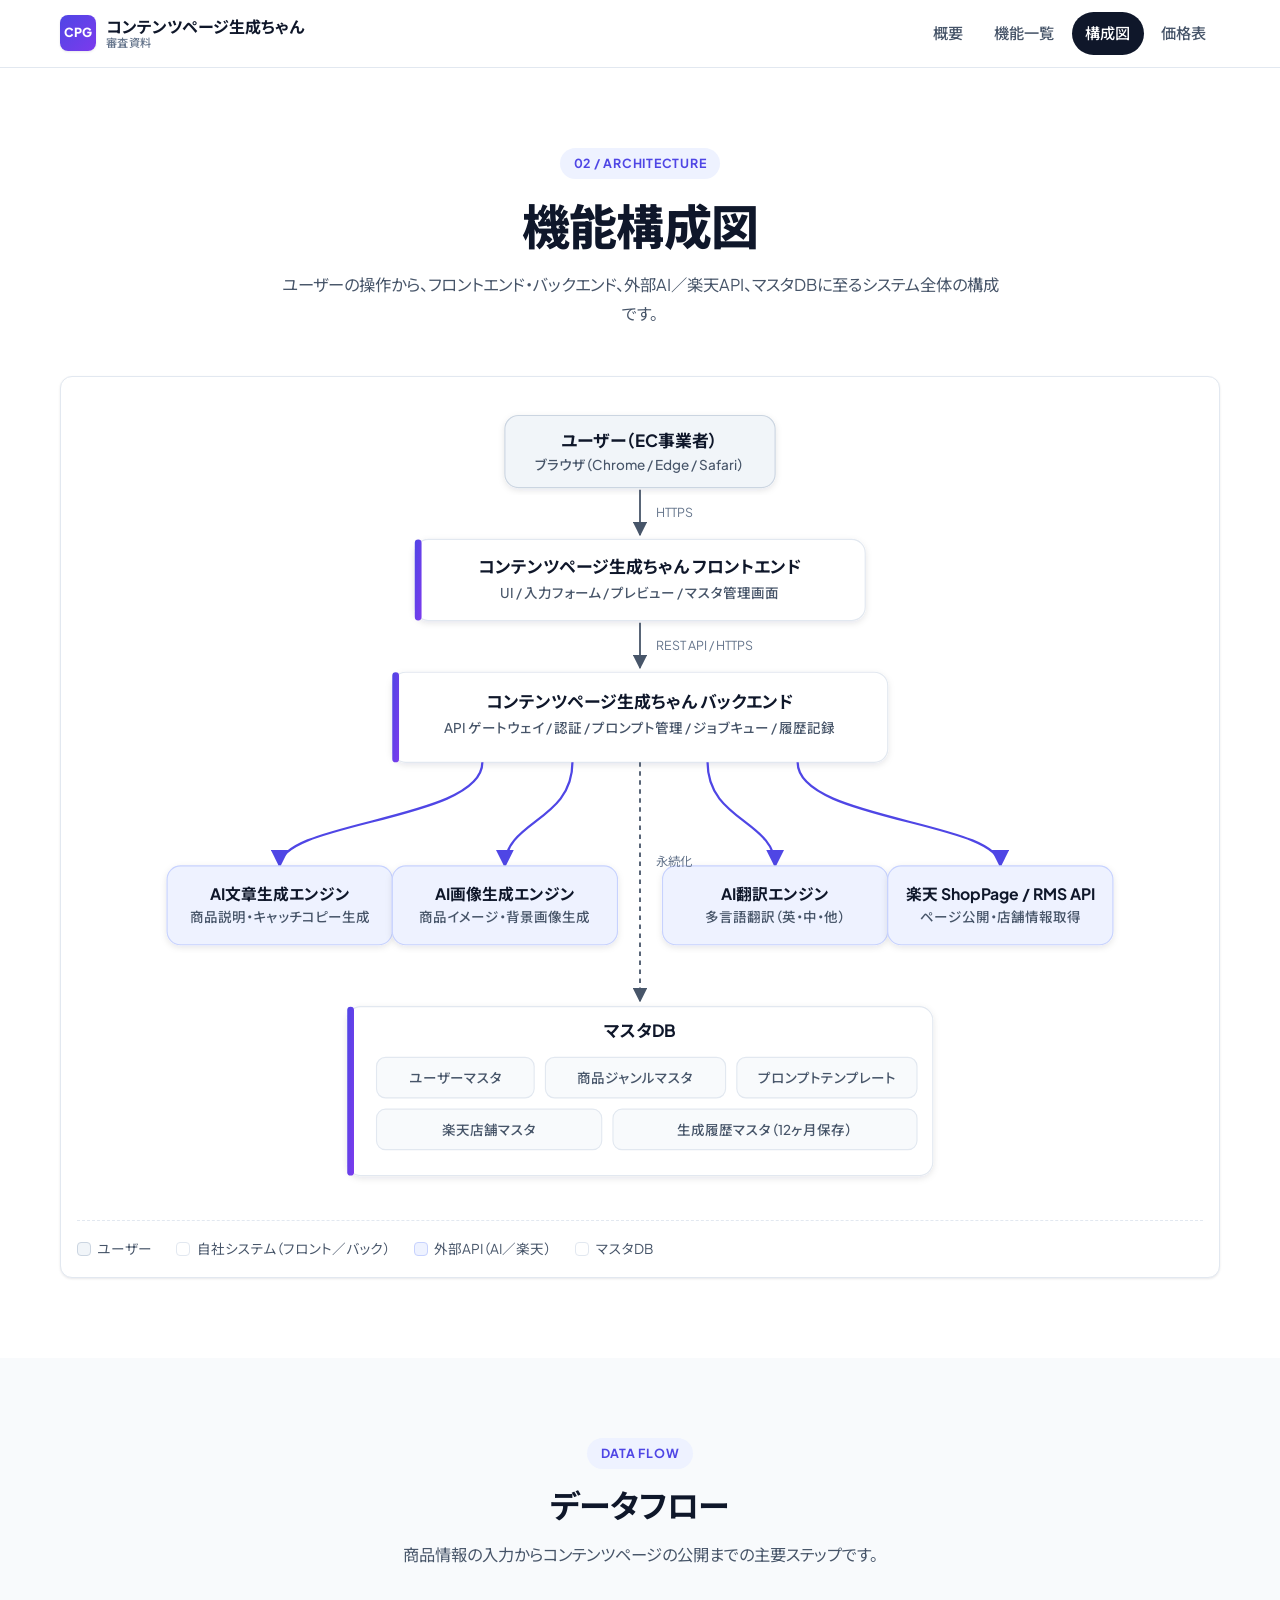
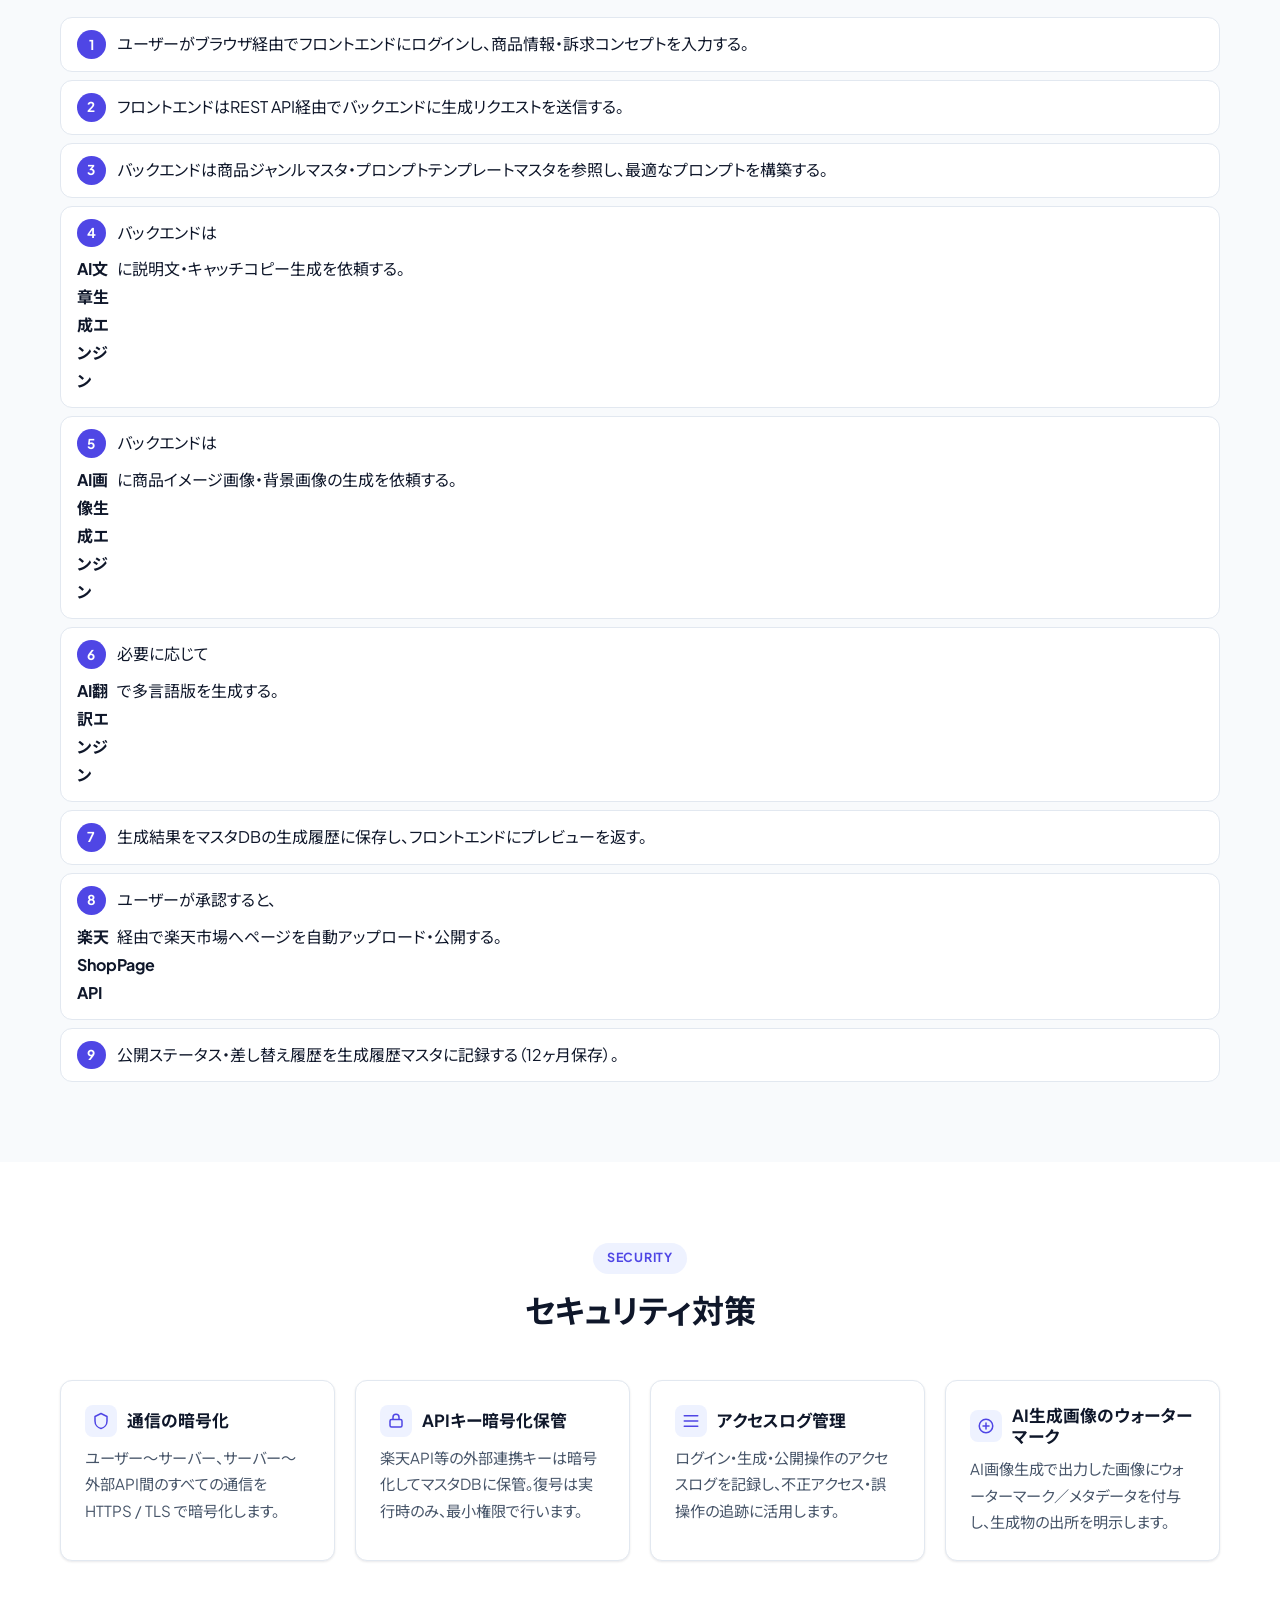
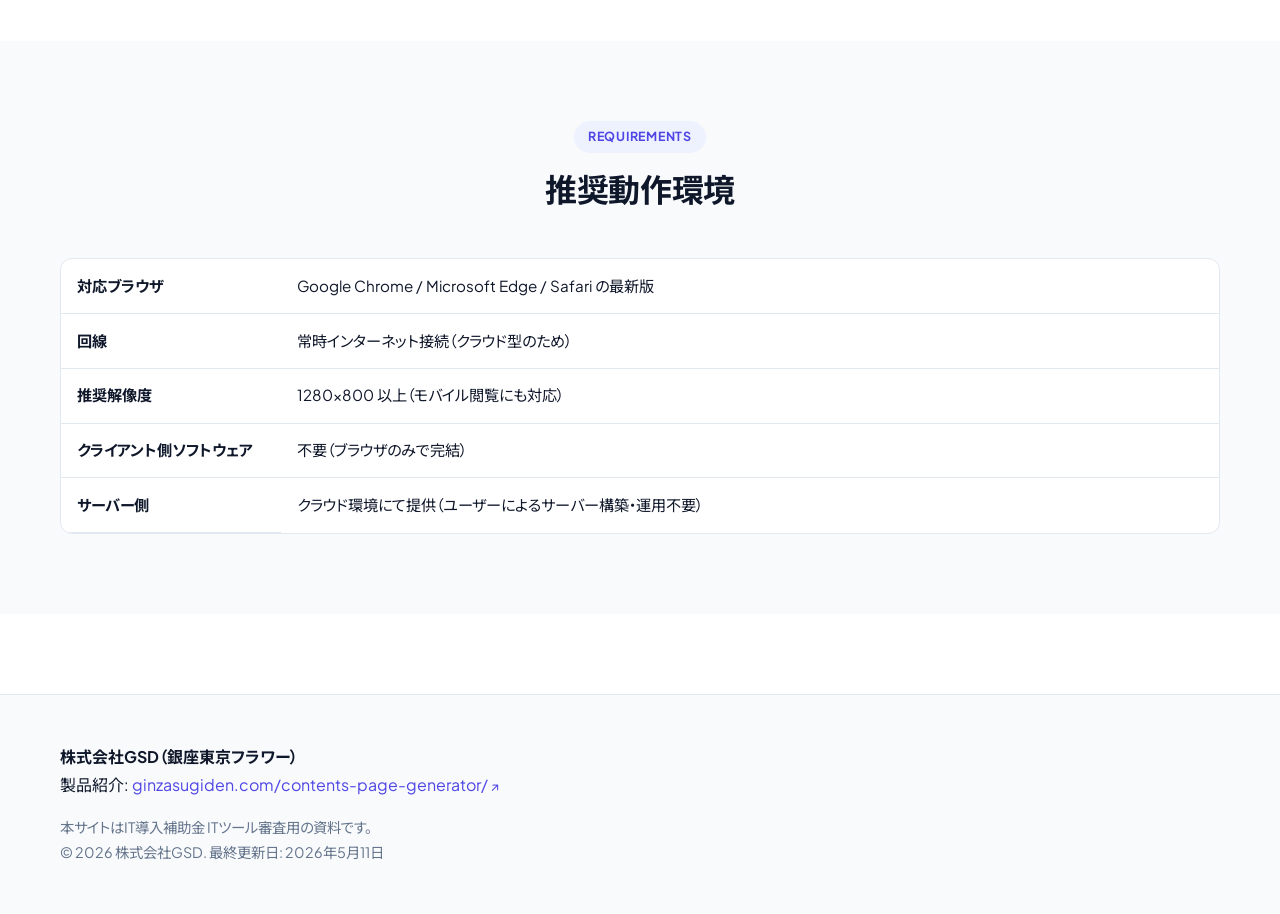
==== architecture.html @ 06148b29 "Initial commit: 審査用ドキュメントサイト" ====
<!DOCTYPE html>
<html lang="ja">
<head>
<meta charset="UTF-8">
<meta name="viewport" content="width=device-width, initial-scale=1.0">
<meta name="robots" content="noindex">
<meta name="description" content="コンテンツページ生成ちゃんの機能構成図。ユーザー〜フロントエンド〜バックエンド〜外部AI／楽天API〜マスタDBの全体構成、データフロー、セキュリティ対策を掲載。">
<title>機能構成図｜コンテンツページ生成ちゃん 審査用ドキュメント</title>
<link rel="stylesheet" href="./assets/css/style.css">
</head>
<body>

<header class="site-header">
  <div class="container header-inner">
    <a href="./index.html" class="site-logo">
      <span class="logo-mark">CPG</span>
      <span class="logo-text">コンテンツページ生成ちゃん<small>審査資料</small></span>
    </a>
    <nav class="site-nav" aria-label="主要ナビゲーション">
      <a href="./index.html">概要</a>
      <a href="./features.html">機能一覧</a>
      <a href="./architecture.html" aria-current="page">構成図</a>
      <a href="./pricing.html">価格表</a>
    </nav>
  </div>
</header>

<main>

  <section class="section">
    <div class="container">
      <div class="section-head">
        <span class="section-eyebrow">02 / ARCHITECTURE</span>
        <h1 class="section-title">機能構成図</h1>
        <p class="section-lead">ユーザーの操作から、フロントエンド・バックエンド、外部AI／楽天API、マスタDBに至るシステム全体の構成です。</p>
      </div>

      <figure class="arch-figure fade-in">
        <svg viewBox="0 0 1000 720" role="img" aria-label="システム機能構成図" xmlns="http://www.w3.org/2000/svg">
          <defs>
            <linearGradient id="gradAccent" x1="0" x2="1" y1="0" y2="1">
              <stop offset="0%" stop-color="#4F46E5"/>
              <stop offset="100%" stop-color="#7C3AED"/>
            </linearGradient>
            <marker id="arrow" viewBox="0 0 10 10" refX="9" refY="5" markerWidth="8" markerHeight="8" orient="auto-start-reverse">
              <path d="M0,0 L10,5 L0,10 z" fill="#475569"/>
            </marker>
            <marker id="arrow-accent" viewBox="0 0 10 10" refX="9" refY="5" markerWidth="8" markerHeight="8" orient="auto-start-reverse">
              <path d="M0,0 L10,5 L0,10 z" fill="#4F46E5"/>
            </marker>
            <filter id="shadow" x="-10%" y="-10%" width="120%" height="120%">
              <feDropShadow dx="0" dy="2" stdDeviation="3" flood-color="#0F172A" flood-opacity="0.10"/>
            </filter>
          </defs>

          <style>
            .lbl { font-family: 'Plus Jakarta Sans','Noto Sans JP',sans-serif; font-weight: 700; fill: #0F172A; }
            .lbl-sub { font-family: 'Plus Jakarta Sans','Noto Sans JP',sans-serif; font-weight: 500; fill: #475569; font-size: 12px; }
            .lbl-white { fill: #ffffff; font-family: 'Plus Jakarta Sans','Noto Sans JP',sans-serif; font-weight: 700; }
            .edge { stroke: #475569; stroke-width: 1.6; fill: none; }
            .edge-accent { stroke: #4F46E5; stroke-width: 2; fill: none; }
            .edge-label { font-family: 'Plus Jakarta Sans','Noto Sans JP',sans-serif; font-size: 11px; fill: #64748B; }
            .bg-user { fill: #F1F5F9; stroke: #CBD5E1; }
            .bg-front { fill: #ffffff; stroke: #E2E8F0; }
            .bg-back { fill: #ffffff; stroke: #E2E8F0; }
            .bg-ext { fill: #EEF2FF; stroke: #C7D2FE; }
            .bg-db { fill: #ffffff; stroke: #E2E8F0; }
          </style>

          <!-- (1) USER -->
          <g filter="url(#shadow)">
            <rect class="bg-user" x="380" y="20" width="240" height="64" rx="12"/>
          </g>
          <text x="500" y="48" class="lbl" font-size="15" text-anchor="middle">ユーザー（EC事業者）</text>
          <text x="500" y="68" class="lbl-sub" text-anchor="middle">ブラウザ（Chrome / Edge / Safari）</text>

          <!-- Arrow user → frontend -->
          <line class="edge" x1="500" y1="86" x2="500" y2="126" marker-end="url(#arrow)"/>
          <text x="514" y="110" class="edge-label">HTTPS</text>

          <!-- (2) FRONTEND -->
          <g filter="url(#shadow)">
            <rect class="bg-front" x="300" y="130" width="400" height="72" rx="12"/>
          </g>
          <rect x="300" y="130" width="6" height="72" rx="3" fill="url(#gradAccent)"/>
          <text x="500" y="160" class="lbl" font-size="15" text-anchor="middle">コンテンツページ生成ちゃん フロントエンド</text>
          <text x="500" y="182" class="lbl-sub" text-anchor="middle">UI / 入力フォーム / プレビュー / マスタ管理画面</text>

          <!-- Arrow frontend → backend -->
          <line class="edge" x1="500" y1="204" x2="500" y2="244" marker-end="url(#arrow)"/>
          <text x="514" y="228" class="edge-label">REST API / HTTPS</text>

          <!-- (3) BACKEND -->
          <g filter="url(#shadow)">
            <rect class="bg-back" x="280" y="248" width="440" height="80" rx="12"/>
          </g>
          <rect x="280" y="248" width="6" height="80" rx="3" fill="url(#gradAccent)"/>
          <text x="500" y="280" class="lbl" font-size="15" text-anchor="middle">コンテンツページ生成ちゃん バックエンド</text>
          <text x="500" y="302" class="lbl-sub" text-anchor="middle">API ゲートウェイ / 認証 / プロンプト管理 / ジョブキュー / 履歴記録</text>

          <!-- Edges to external services (fan-out) -->
          <!-- left column: AI text, AI image, AI translate -->
          <!-- backend bottom anchor y=328 -->
          <path class="edge-accent" d="M 360 328 C 360 380, 180 380, 180 420" marker-end="url(#arrow-accent)"/>
          <path class="edge-accent" d="M 440 328 C 440 380, 380 380, 380 420" marker-end="url(#arrow-accent)"/>
          <path class="edge-accent" d="M 560 328 C 560 380, 620 380, 620 420" marker-end="url(#arrow-accent)"/>
          <path class="edge-accent" d="M 640 328 C 640 380, 820 380, 820 420" marker-end="url(#arrow-accent)"/>

          <!-- (4) External services row -->
          <!-- AI 文章 -->
          <g filter="url(#shadow)">
            <rect class="bg-ext" x="80" y="420" width="200" height="70" rx="12"/>
          </g>
          <text x="180" y="450" class="lbl" font-size="14" text-anchor="middle">AI文章生成エンジン</text>
          <text x="180" y="470" class="lbl-sub" text-anchor="middle">商品説明・キャッチコピー生成</text>

          <!-- AI 画像 -->
          <g filter="url(#shadow)">
            <rect class="bg-ext" x="280" y="420" width="200" height="70" rx="12"/>
          </g>
          <text x="380" y="450" class="lbl" font-size="14" text-anchor="middle">AI画像生成エンジン</text>
          <text x="380" y="470" class="lbl-sub" text-anchor="middle">商品イメージ・背景画像生成</text>

          <!-- AI 翻訳 -->
          <g filter="url(#shadow)">
            <rect class="bg-ext" x="520" y="420" width="200" height="70" rx="12"/>
          </g>
          <text x="620" y="450" class="lbl" font-size="14" text-anchor="middle">AI翻訳エンジン</text>
          <text x="620" y="470" class="lbl-sub" text-anchor="middle">多言語翻訳（英・中・他）</text>

          <!-- 楽天 API -->
          <g filter="url(#shadow)">
            <rect class="bg-ext" x="720" y="420" width="200" height="70" rx="12"/>
          </g>
          <text x="820" y="450" class="lbl" font-size="14" text-anchor="middle">楽天 ShopPage / RMS API</text>
          <text x="820" y="470" class="lbl-sub" text-anchor="middle">ページ公開・店舗情報取得</text>

          <!-- Arrow backend → DB -->
          <line class="edge" x1="500" y1="328" x2="500" y2="540" stroke-dasharray="4 4" marker-end="url(#arrow)"/>
          <text x="514" y="420" class="edge-label">永続化</text>

          <!-- (5) MASTER DB -->
          <g filter="url(#shadow)">
            <rect class="bg-db" x="240" y="545" width="520" height="150" rx="12"/>
          </g>
          <rect x="240" y="545" width="6" height="150" rx="3" fill="url(#gradAccent)"/>
          <text x="500" y="572" class="lbl" font-size="15" text-anchor="middle">マスタDB</text>

          <!-- 5 master items in two rows -->
          <g class="lbl-sub" font-size="12">
            <rect x="266" y="590" width="140" height="36" rx="8" fill="#F8FAFC" stroke="#E2E8F0"/>
            <text x="336" y="613" text-anchor="middle">ユーザーマスタ</text>

            <rect x="416" y="590" width="160" height="36" rx="8" fill="#F8FAFC" stroke="#E2E8F0"/>
            <text x="496" y="613" text-anchor="middle">商品ジャンルマスタ</text>

            <rect x="586" y="590" width="160" height="36" rx="8" fill="#F8FAFC" stroke="#E2E8F0"/>
            <text x="666" y="613" text-anchor="middle">プロンプトテンプレート</text>

            <rect x="266" y="636" width="200" height="36" rx="8" fill="#F8FAFC" stroke="#E2E8F0"/>
            <text x="366" y="659" text-anchor="middle">楽天店舗マスタ</text>

            <rect x="476" y="636" width="270" height="36" rx="8" fill="#F8FAFC" stroke="#E2E8F0"/>
            <text x="611" y="659" text-anchor="middle">生成履歴マスタ（12ヶ月保存）</text>
          </g>
        </svg>

        <div class="arch-legend">
          <span><i style="background:#F1F5F9; border:1px solid #CBD5E1;"></i>ユーザー</span>
          <span><i style="background:#fff; border:1px solid #E2E8F0;"></i>自社システム（フロント／バック）</span>
          <span><i style="background:#EEF2FF; border:1px solid #C7D2FE;"></i>外部API（AI／楽天）</span>
          <span><i style="background:#fff; border:1px solid #E2E8F0;"></i>マスタDB</span>
        </div>
      </figure>
    </div>
  </section>

  <!-- ============== データフロー説明 ============== -->
  <section class="section section--alt">
    <div class="container">
      <div class="section-head">
        <span class="section-eyebrow">DATA FLOW</span>
        <h2 class="section-title">データフロー</h2>
        <p class="section-lead">商品情報の入力からコンテンツページの公開までの主要ステップです。</p>
      </div>

      <ol class="flow-list">
        <li>ユーザーがブラウザ経由でフロントエンドにログインし、商品情報・訴求コンセプトを入力する。</li>
        <li>フロントエンドはREST API経由でバックエンドに生成リクエストを送信する。</li>
        <li>バックエンドは商品ジャンルマスタ・プロンプトテンプレートマスタを参照し、最適なプロンプトを構築する。</li>
        <li>バックエンドは <strong>AI文章生成エンジン</strong> に説明文・キャッチコピー生成を依頼する。</li>
        <li>バックエンドは <strong>AI画像生成エンジン</strong> に商品イメージ画像・背景画像の生成を依頼する。</li>
        <li>必要に応じて <strong>AI翻訳エンジン</strong> で多言語版を生成する。</li>
        <li>生成結果をマスタDBの生成履歴に保存し、フロントエンドにプレビューを返す。</li>
        <li>ユーザーが承認すると、<strong>楽天ShopPage API</strong> 経由で楽天市場へページを自動アップロード・公開する。</li>
        <li>公開ステータス・差し替え履歴を生成履歴マスタに記録する（12ヶ月保存）。</li>
      </ol>
    </div>
  </section>

  <!-- ============== セキュリティ対策 ============== -->
  <section class="section">
    <div class="container">
      <div class="section-head">
        <span class="section-eyebrow">SECURITY</span>
        <h2 class="section-title">セキュリティ対策</h2>
      </div>

      <div class="card-grid">
        <div class="card fade-in">
          <h3 class="card-title">
            <span class="card-icon" aria-hidden="true">
              <svg width="18" height="18" viewBox="0 0 24 24" fill="none"><path d="M12 2 4 6v6c0 5 3.5 9 8 10 4.5-1 8-5 8-10V6l-8-4Z" stroke="currentColor" stroke-width="2" stroke-linejoin="round"/></svg>
            </span>
            通信の暗号化
          </h3>
          <p>ユーザー〜サーバー、サーバー〜外部API間のすべての通信を HTTPS / TLS で暗号化します。</p>
        </div>
        <div class="card fade-in">
          <h3 class="card-title">
            <span class="card-icon" aria-hidden="true">
              <svg width="18" height="18" viewBox="0 0 24 24" fill="none"><rect x="4" y="10" width="16" height="10" rx="2" stroke="currentColor" stroke-width="2"/><path d="M8 10V7a4 4 0 0 1 8 0v3" stroke="currentColor" stroke-width="2"/></svg>
            </span>
            APIキー暗号化保管
          </h3>
          <p>楽天API等の外部連携キーは暗号化してマスタDBに保管。復号は実行時のみ、最小権限で行います。</p>
        </div>
        <div class="card fade-in">
          <h3 class="card-title">
            <span class="card-icon" aria-hidden="true">
              <svg width="18" height="18" viewBox="0 0 24 24" fill="none"><path d="M3 5h18M3 12h18M3 19h18" stroke="currentColor" stroke-width="2" stroke-linecap="round"/></svg>
            </span>
            アクセスログ管理
          </h3>
          <p>ログイン・生成・公開操作のアクセスログを記録し、不正アクセス・誤操作の追跡に活用します。</p>
        </div>
        <div class="card fade-in">
          <h3 class="card-title">
            <span class="card-icon" aria-hidden="true">
              <svg width="18" height="18" viewBox="0 0 24 24" fill="none"><circle cx="12" cy="12" r="9" stroke="currentColor" stroke-width="2"/><path d="M8 12h8M12 8v8" stroke="currentColor" stroke-width="2" stroke-linecap="round"/></svg>
            </span>
            AI生成画像のウォーターマーク
          </h3>
          <p>AI画像生成で出力した画像にウォーターマーク／メタデータを付与し、生成物の出所を明示します。</p>
        </div>
      </div>
    </div>
  </section>

  <!-- ============== 推奨動作環境 ============== -->
  <section class="section section--alt">
    <div class="container">
      <div class="section-head">
        <span class="section-eyebrow">REQUIREMENTS</span>
        <h2 class="section-title">推奨動作環境</h2>
      </div>

      <div class="table-wrap">
        <table class="table">
          <tbody>
            <tr>
              <th scope="row" style="width: 220px;">対応ブラウザ</th>
              <td>Google Chrome / Microsoft Edge / Safari の最新版</td>
            </tr>
            <tr>
              <th scope="row">回線</th>
              <td>常時インターネット接続（クラウド型のため）</td>
            </tr>
            <tr>
              <th scope="row">推奨解像度</th>
              <td>1280×800 以上（モバイル閲覧にも対応）</td>
            </tr>
            <tr>
              <th scope="row">クライアント側ソフトウェア</th>
              <td>不要（ブラウザのみで完結）</td>
            </tr>
            <tr>
              <th scope="row">サーバー側</th>
              <td>クラウド環境にて提供（ユーザーによるサーバー構築・運用不要）</td>
            </tr>
          </tbody>
        </table>
      </div>
    </div>
  </section>

</main>

<footer class="site-footer">
  <div class="container">
    <p class="footer-company">
      <strong>株式会社GSD（銀座東京フラワー）</strong><br>
      製品紹介: <a href="https://ginzasugiden.com/contents-page-generator/" target="_blank" rel="noopener" class="ext">ginzasugiden.com/contents-page-generator/</a>
    </p>
    <p class="footer-meta">
      本サイトはIT導入補助金 ITツール審査用の資料です。<br>
      © 2026 株式会社GSD. 最終更新日: <time datetime="2026-05-11">2026年5月11日</time>
    </p>
  </div>
</footer>

<script src="./assets/js/main.js" defer></script>
</body>
</html>
---- assets/css/style.css ----
@import url('https://fonts.googleapis.com/css2?family=Noto+Sans+JP:wght@400;500;700&family=Plus+Jakarta+Sans:wght@400;500;600;700;800&display=swap');

:root {
  /* Primary */
  --color-primary: #0F172A;
  --color-primary-light: #1E293B;

  /* Accent */
  --color-accent: #4F46E5;
  --color-accent-hover: #4338CA;
  --color-accent-light: #EEF2FF;

  /* Semantic */
  --color-success: #10B981;
  --color-warning: #F59E0B;

  /* Neutral */
  --color-bg: #FFFFFF;
  --color-bg-subtle: #F8FAFC;
  --color-bg-muted: #F1F5F9;
  --color-border: #E2E8F0;
  --color-border-strong: #CBD5E1;
  --color-text: #0F172A;
  --color-text-muted: #475569;
  --color-text-subtle: #64748B;

  /* Highlight */
  --color-highlight-bg: linear-gradient(135deg, #4F46E5 0%, #7C3AED 100%);

  /* Shape */
  --radius-sm: 8px;
  --radius-md: 12px;
  --radius-lg: 16px;
  --shadow-sm: 0 1px 2px rgba(15, 23, 42, 0.04), 0 1px 3px rgba(15, 23, 42, 0.06);
  --shadow-md: 0 4px 6px rgba(15, 23, 42, 0.05), 0 10px 15px rgba(15, 23, 42, 0.08);
  --shadow-lg: 0 10px 25px rgba(15, 23, 42, 0.08), 0 20px 40px rgba(15, 23, 42, 0.12);
  --shadow-accent: 0 8px 20px rgba(79, 70, 229, 0.25);
}

/* Reset */
*, *::before, *::after { box-sizing: border-box; }
* { margin: 0; }
html { scroll-behavior: smooth; }
body {
  font-family: 'Plus Jakarta Sans', 'Noto Sans JP', -apple-system, BlinkMacSystemFont, sans-serif;
  font-feature-settings: "palt";
  line-height: 1.75;
  color: var(--color-text);
  background: var(--color-bg);
  -webkit-font-smoothing: antialiased;
  -moz-osx-font-smoothing: grayscale;
}
img, svg, video { display: block; max-width: 100%; }

a { color: var(--color-accent); text-decoration: none; }
a:hover { color: var(--color-accent-hover); text-decoration: underline; }

button { font: inherit; cursor: pointer; }

/* Headings */
h1, h2, h3, h4 { line-height: 1.3; color: var(--color-primary); }
h1 { font-size: clamp(2rem, 4vw, 3rem); font-weight: 800; letter-spacing: -0.02em; }
h2 { font-size: clamp(1.5rem, 3vw, 2rem); font-weight: 700; letter-spacing: -0.01em; }
h3 { font-size: 1.25rem; font-weight: 700; }
h4 { font-size: 1.05rem; font-weight: 700; }

p { color: var(--color-text-muted); }

/* Container */
.container {
  width: 100%;
  max-width: 1200px;
  margin-inline: auto;
  padding-inline: 1.25rem;
}

/* Focus ring */
:focus-visible {
  outline: 3px solid var(--color-accent);
  outline-offset: 2px;
  border-radius: 4px;
}

/* ===== Header ===== */
.site-header {
  position: sticky;
  top: 0;
  z-index: 50;
  background: rgba(255, 255, 255, 0.92);
  backdrop-filter: saturate(180%) blur(12px);
  -webkit-backdrop-filter: saturate(180%) blur(12px);
  border-bottom: 1px solid var(--color-border);
}
.header-inner {
  display: flex;
  align-items: center;
  justify-content: space-between;
  gap: 1.5rem;
  min-height: 64px;
  padding-block: 0.75rem;
}
.site-logo {
  display: inline-flex;
  align-items: center;
  gap: 0.625rem;
  color: var(--color-primary);
  font-weight: 700;
  text-decoration: none;
}
.site-logo:hover { text-decoration: none; color: var(--color-primary); }
.logo-mark {
  display: inline-flex;
  align-items: center;
  justify-content: center;
  width: 36px;
  height: 36px;
  background: var(--color-highlight-bg);
  color: #fff;
  border-radius: 8px;
  font-weight: 800;
  font-size: 0.78rem;
  letter-spacing: 0.02em;
  box-shadow: var(--shadow-sm);
}
.logo-text {
  display: inline-flex;
  flex-direction: column;
  line-height: 1.15;
}
.logo-text small {
  font-size: 0.7rem;
  font-weight: 500;
  color: var(--color-text-subtle);
  letter-spacing: 0.04em;
}

.site-nav {
  display: flex;
  align-items: center;
  gap: 0.25rem;
  flex-wrap: wrap;
}
.site-nav a {
  display: inline-block;
  padding: 0.5rem 0.85rem;
  border-radius: 999px;
  color: var(--color-text-muted);
  font-size: 0.95rem;
  font-weight: 500;
  text-decoration: none;
  transition: background 0.18s ease, color 0.18s ease;
}
.site-nav a:hover {
  background: var(--color-accent-light);
  color: var(--color-accent);
  text-decoration: none;
}
.site-nav a[aria-current="page"] {
  background: var(--color-primary);
  color: #fff;
}
.site-nav a[aria-current="page"]:hover {
  background: var(--color-primary);
  color: #fff;
}

/* ===== Footer ===== */
.site-footer {
  margin-top: 5rem;
  padding-block: 3rem;
  background: var(--color-bg-subtle);
  border-top: 1px solid var(--color-border);
}
.footer-company { color: var(--color-text); margin-bottom: 1rem; }
.footer-meta { color: var(--color-text-subtle); font-size: 0.9rem; }

/* ===== Section ===== */
.section {
  padding-block: 5rem;
}
.section--alt {
  background: var(--color-bg-subtle);
}
.section-head {
  text-align: center;
  margin-bottom: 3rem;
}
.section-eyebrow {
  display: inline-block;
  padding: 0.3rem 0.85rem;
  background: var(--color-accent-light);
  color: var(--color-accent);
  border-radius: 999px;
  font-size: 0.78rem;
  font-weight: 700;
  letter-spacing: 0.06em;
  margin-bottom: 1rem;
}
.section-title { margin-bottom: 0.85rem; }
.section-lead {
  max-width: 720px;
  margin-inline: auto;
  color: var(--color-text-muted);
  font-size: 1.02rem;
}

/* ===== Hero ===== */
.hero {
  position: relative;
  padding-block: 6rem;
  background:
    radial-gradient(1200px 600px at 90% -10%, rgba(124, 58, 237, 0.10), transparent 60%),
    radial-gradient(900px 500px at -10% 10%, rgba(79, 70, 229, 0.12), transparent 60%),
    linear-gradient(180deg, #FFFFFF 0%, #F8FAFC 100%);
  overflow: hidden;
}
.hero-inner {
  display: grid;
  gap: 2.5rem;
  align-items: center;
}
@media (min-width: 880px) {
  .hero-inner { grid-template-columns: 1.1fr 0.9fr; }
}
.hero-tag {
  display: inline-flex;
  align-items: center;
  gap: 0.5rem;
  padding: 0.4rem 0.85rem;
  background: #fff;
  border: 1px solid var(--color-border);
  border-radius: 999px;
  font-size: 0.8rem;
  font-weight: 600;
  color: var(--color-text-muted);
  margin-bottom: 1.5rem;
  box-shadow: var(--shadow-sm);
}
.hero-tag::before {
  content: "";
  width: 6px; height: 6px;
  border-radius: 50%;
  background: var(--color-accent);
  box-shadow: 0 0 0 4px rgba(79, 70, 229, 0.18);
}
.hero-title {
  font-size: clamp(2.2rem, 4.5vw, 3.4rem);
  font-weight: 800;
  letter-spacing: -0.02em;
  margin-bottom: 1.25rem;
}
.hero-title .accent {
  background: var(--color-highlight-bg);
  background-clip: text;
  -webkit-background-clip: text;
  color: transparent;
}
.hero-lead {
  font-size: 1.08rem;
  color: var(--color-text-muted);
  margin-bottom: 1.75rem;
  max-width: 560px;
}
.hero-meta {
  display: flex;
  flex-wrap: wrap;
  gap: 1.25rem 2rem;
  margin-top: 1.5rem;
}
.hero-meta dt {
  font-size: 0.78rem;
  color: var(--color-text-subtle);
  font-weight: 600;
  letter-spacing: 0.04em;
  margin-bottom: 0.2rem;
}
.hero-meta dd { font-weight: 600; color: var(--color-primary); margin: 0; }

.hero-card {
  background: #fff;
  border: 1px solid var(--color-border);
  border-radius: var(--radius-lg);
  padding: 1.75rem;
  box-shadow: var(--shadow-lg);
}
.hero-card h2 {
  font-size: 1rem;
  text-transform: uppercase;
  letter-spacing: 0.08em;
  color: var(--color-text-subtle);
  margin-bottom: 1rem;
}
.hero-card ul { list-style: none; padding: 0; display: grid; gap: 0.75rem; }
.hero-card li {
  display: flex;
  align-items: flex-start;
  gap: 0.75rem;
  color: var(--color-text);
  font-size: 0.95rem;
}
.hero-card li::before {
  content: "";
  flex: none;
  width: 18px; height: 18px;
  margin-top: 0.25rem;
  border-radius: 6px;
  background: var(--color-accent-light) url("data:image/svg+xml;utf8,<svg xmlns='http://www.w3.org/2000/svg' viewBox='0 0 16 16'><path fill='%234F46E5' d='M6.4 11.6 3.2 8.4l1.1-1.1 2.1 2.1 5.3-5.3 1.1 1.1z'/></svg>") center/14px no-repeat;
}

/* Notice */
.notice {
  background: var(--color-accent-light);
  border: 1px solid #C7D2FE;
  border-left: 4px solid var(--color-accent);
  border-radius: var(--radius-md);
  padding: 1.25rem 1.5rem;
  color: var(--color-primary);
}
.notice a { font-weight: 600; }

/* ===== Cards / Grids ===== */
.card-grid {
  display: grid;
  gap: 1.25rem;
  grid-template-columns: repeat(auto-fit, minmax(240px, 1fr));
}
.card {
  background: #fff;
  border: 1px solid var(--color-border);
  border-radius: var(--radius-md);
  padding: 1.5rem;
  box-shadow: var(--shadow-sm);
  transition: transform 0.2s ease, box-shadow 0.2s ease, border-color 0.2s ease;
}
.card:hover {
  transform: translateY(-2px);
  box-shadow: var(--shadow-md);
  border-color: var(--color-border-strong);
}
.card-title {
  display: flex;
  align-items: center;
  gap: 0.65rem;
  margin-bottom: 0.5rem;
  color: var(--color-primary);
  font-size: 1.05rem;
}
.card-icon {
  flex: none;
  width: 32px; height: 32px;
  display: inline-flex;
  align-items: center;
  justify-content: center;
  background: var(--color-accent-light);
  color: var(--color-accent);
  border-radius: 8px;
}
.card p { font-size: 0.95rem; }

/* Nav cards (linked) */
.navcard-grid {
  display: grid;
  gap: 1.25rem;
  grid-template-columns: repeat(auto-fit, minmax(280px, 1fr));
}
.navcard {
  display: flex;
  flex-direction: column;
  gap: 0.75rem;
  background: #fff;
  border: 1px solid var(--color-border);
  border-radius: var(--radius-md);
  padding: 1.75rem;
  color: var(--color-text);
  text-decoration: none;
  box-shadow: var(--shadow-sm);
  transition: transform 0.2s ease, box-shadow 0.2s ease, border-color 0.2s ease;
}
.navcard:hover {
  transform: translateY(-3px);
  box-shadow: var(--shadow-md);
  border-color: var(--color-accent);
  text-decoration: none;
  color: var(--color-text);
}
.navcard-step {
  font-size: 0.75rem;
  font-weight: 700;
  letter-spacing: 0.08em;
  color: var(--color-accent);
}
.navcard-title {
  font-size: 1.2rem;
  font-weight: 700;
  color: var(--color-primary);
}
.navcard-desc { font-size: 0.95rem; }
.navcard-arrow {
  margin-top: auto;
  display: inline-flex;
  align-items: center;
  gap: 0.4rem;
  color: var(--color-accent);
  font-weight: 600;
  font-size: 0.95rem;
}

/* Before / After */
.compare {
  display: grid;
  gap: 1rem;
  grid-template-columns: repeat(auto-fit, minmax(240px, 1fr));
}
.compare-item {
  background: #fff;
  border: 1px solid var(--color-border);
  border-radius: var(--radius-md);
  padding: 1.5rem;
  text-align: center;
}
.compare-label {
  font-size: 0.78rem;
  letter-spacing: 0.08em;
  font-weight: 700;
  color: var(--color-text-subtle);
}
.compare-value {
  margin-top: 0.5rem;
  display: flex;
  align-items: baseline;
  justify-content: center;
  gap: 0.8rem;
  flex-wrap: wrap;
}
.compare-before {
  color: var(--color-text-muted);
  text-decoration: line-through;
  text-decoration-thickness: 1.5px;
  font-size: 1rem;
}
.compare-arrow {
  color: var(--color-text-subtle);
  font-size: 0.9rem;
}
.compare-after {
  font-size: 1.5rem;
  font-weight: 800;
  color: var(--color-accent);
}

/* ===== Tables ===== */
.table-wrap { overflow-x: auto; }
.table {
  width: 100%;
  border-collapse: separate;
  border-spacing: 0;
  background: #fff;
  border: 1px solid var(--color-border);
  border-radius: var(--radius-md);
  overflow: hidden;
  font-size: 0.95rem;
}
.table th, .table td {
  padding: 0.85rem 1rem;
  text-align: left;
  border-bottom: 1px solid var(--color-border);
  vertical-align: top;
}
.table thead th {
  background: var(--color-bg-subtle);
  font-weight: 700;
  color: var(--color-primary);
  font-size: 0.88rem;
  letter-spacing: 0.02em;
}
.table tbody tr:last-child td { border-bottom: none; }
.table tbody tr:hover td { background: var(--color-bg-subtle); }
.table .col-yes { color: var(--color-success); font-weight: 700; }
.table .col-num { white-space: nowrap; font-variant-numeric: tabular-nums; }

/* Category title in features table */
.cat-title {
  margin: 2rem 0 0.75rem;
  padding-left: 0.75rem;
  border-left: 4px solid var(--color-accent);
  color: var(--color-primary);
}
.cat-title:first-of-type { margin-top: 0; }

/* Feature detail card */
.feature-detail {
  background: #fff;
  border: 1px solid var(--color-border);
  border-radius: var(--radius-md);
  padding: 1.5rem;
  margin-bottom: 1rem;
  box-shadow: var(--shadow-sm);
}
.feature-detail h4 {
  display: flex;
  align-items: center;
  gap: 0.6rem;
  margin-bottom: 1rem;
  color: var(--color-primary);
}
.feature-detail h4 .id-badge {
  display: inline-flex;
  align-items: center;
  justify-content: center;
  min-width: 38px;
  padding: 0.1rem 0.5rem;
  background: var(--color-accent-light);
  color: var(--color-accent);
  border-radius: 6px;
  font-size: 0.78rem;
  font-weight: 700;
  letter-spacing: 0.02em;
}
.feature-detail dl {
  display: grid;
  grid-template-columns: 6.5rem 1fr;
  gap: 0.55rem 1rem;
  margin: 0;
  font-size: 0.95rem;
}
.feature-detail dt {
  color: var(--color-text-subtle);
  font-weight: 600;
  font-size: 0.85rem;
}
.feature-detail dd { margin: 0; color: var(--color-text); }
@media (max-width: 600px) {
  .feature-detail dl { grid-template-columns: 1fr; gap: 0.2rem; }
  .feature-detail dd { margin-bottom: 0.5rem; }
}

/* Process mapping list */
.process-map {
  display: grid;
  gap: 0.75rem;
}
.process-row {
  display: grid;
  grid-template-columns: minmax(180px, 1fr) 2fr;
  gap: 1rem;
  align-items: center;
  background: #fff;
  border: 1px solid var(--color-border);
  border-radius: var(--radius-md);
  padding: 0.85rem 1.25rem;
}
.process-row .lbl {
  font-weight: 700;
  color: var(--color-primary);
}
.process-row .ids {
  display: flex;
  flex-wrap: wrap;
  gap: 0.4rem;
}
.process-row .ids span {
  display: inline-block;
  padding: 0.15rem 0.55rem;
  background: var(--color-accent-light);
  color: var(--color-accent);
  border-radius: 6px;
  font-size: 0.8rem;
  font-weight: 700;
}
@media (max-width: 600px) {
  .process-row { grid-template-columns: 1fr; }
}

/* ===== Architecture (SVG block) ===== */
.arch-figure {
  background: #fff;
  border: 1px solid var(--color-border);
  border-radius: var(--radius-md);
  padding: 1rem;
  box-shadow: var(--shadow-sm);
}
.arch-figure svg {
  width: 100%;
  height: auto;
}
.arch-legend {
  display: flex;
  flex-wrap: wrap;
  gap: 1rem 1.5rem;
  margin-top: 1rem;
  padding-top: 1rem;
  border-top: 1px dashed var(--color-border);
}
.arch-legend span {
  display: inline-flex;
  align-items: center;
  gap: 0.4rem;
  font-size: 0.85rem;
  color: var(--color-text-muted);
}
.arch-legend i {
  display: inline-block;
  width: 14px; height: 14px;
  border-radius: 4px;
}

.flow-list {
  list-style: none;
  padding: 0;
  display: grid;
  gap: 0.5rem;
  counter-reset: flow;
}
.flow-list li {
  display: grid;
  grid-template-columns: 2rem 1fr;
  align-items: start;
  gap: 0.5rem;
  padding: 0.75rem 1rem;
  background: #fff;
  border: 1px solid var(--color-border);
  border-radius: var(--radius-md);
}
.flow-list li::before {
  counter-increment: flow;
  content: counter(flow);
  display: inline-flex;
  align-items: center;
  justify-content: center;
  width: 1.8rem; height: 1.8rem;
  background: var(--color-accent);
  color: #fff;
  border-radius: 50%;
  font-weight: 700;
  font-size: 0.85rem;
}

/* ===== Pricing ===== */
.pricing-toggle {
  display: inline-flex;
  padding: 4px;
  background: var(--color-bg-muted);
  border-radius: 999px;
  margin: 0 auto 2rem;
  border: 1px solid var(--color-border);
}
.pricing-toggle-wrap { display: flex; justify-content: center; }
.pricing-toggle__btn {
  padding: 0.55rem 1.5rem;
  background: transparent;
  color: var(--color-text-muted);
  border: none;
  border-radius: 999px;
  font-weight: 600;
  font-size: 0.95rem;
  transition: background 0.2s ease, color 0.2s ease, box-shadow 0.2s ease;
}
.pricing-toggle__btn.is-active {
  background: #fff;
  color: var(--color-primary);
  box-shadow: var(--shadow-sm);
}
.pricing-toggle__btn:focus-visible {
  outline-offset: 4px;
}

.pricing-card {
  position: relative;
  max-width: 560px;
  margin-inline: auto;
  background: #fff;
  border: 1px solid var(--color-border);
  border-radius: var(--radius-lg);
  padding: 2.5rem 2rem;
  box-shadow: var(--shadow-lg);
  text-align: center;
  overflow: hidden;
}
.pricing-card::before {
  content: "";
  position: absolute;
  inset: 0 0 auto 0;
  height: 6px;
  background: var(--color-highlight-bg);
}
.pricing-badge {
  display: inline-block;
  padding: 0.3rem 0.85rem;
  background: var(--color-accent-light);
  color: var(--color-accent);
  border-radius: 999px;
  font-size: 0.78rem;
  font-weight: 700;
  letter-spacing: 0.06em;
  margin-bottom: 1rem;
}
.pricing-plan-name {
  font-size: 1.1rem;
  font-weight: 700;
  color: var(--color-primary);
  margin-bottom: 1.25rem;
}
.pricing-card__price {
  margin-bottom: 1.75rem;
}
.price-amount {
  font-size: clamp(2.8rem, 6vw, 3.8rem);
  font-weight: 800;
  letter-spacing: -0.03em;
  color: var(--color-primary);
  font-feature-settings: "tnum";
}
.price-prefix {
  font-size: 1.5rem;
  font-weight: 700;
  color: var(--color-primary);
  vertical-align: 0.45em;
  margin-right: 0.05em;
}
.price-unit {
  font-size: 1rem;
  font-weight: 600;
  color: var(--color-text-muted);
  margin-left: 0.25rem;
}
.price-tax-inclusive {
  margin-top: 0.5rem;
  color: var(--color-text-subtle);
  font-size: 0.9rem;
}
.price-note {
  margin-top: 0.35rem;
  color: var(--color-text-subtle);
  font-size: 0.85rem;
}
.pricing-feature-list {
  list-style: none;
  padding: 0;
  margin: 0 auto;
  max-width: 380px;
  text-align: left;
  display: grid;
  gap: 0.6rem;
}
.pricing-feature-list li {
  display: flex;
  align-items: flex-start;
  gap: 0.65rem;
  font-size: 0.95rem;
  color: var(--color-text);
}
.pricing-feature-list li::before {
  content: "";
  flex: none;
  width: 18px; height: 18px;
  margin-top: 0.3rem;
  border-radius: 50%;
  background: var(--color-accent) url("data:image/svg+xml;utf8,<svg xmlns='http://www.w3.org/2000/svg' viewBox='0 0 16 16'><path fill='white' d='M6.4 11.6 3.2 8.4l1.1-1.1 2.1 2.1 5.3-5.3 1.1 1.1z'/></svg>") center/12px no-repeat;
}
.pricing-target {
  margin-top: 1.75rem;
  padding-top: 1.25rem;
  border-top: 1px dashed var(--color-border);
  color: var(--color-text-muted);
  font-size: 0.92rem;
}

/* Info row (initial fee / API fee / payment / cancel) */
.info-grid {
  display: grid;
  gap: 1rem;
  grid-template-columns: repeat(auto-fit, minmax(240px, 1fr));
}
.info-card {
  background: #fff;
  border: 1px solid var(--color-border);
  border-radius: var(--radius-md);
  padding: 1.5rem;
}
.info-card h4 {
  display: flex;
  align-items: center;
  gap: 0.5rem;
  margin-bottom: 0.5rem;
  color: var(--color-primary);
}
.info-card p { font-size: 0.93rem; color: var(--color-text-muted); }

/* External link icon */
.ext::after {
  content: "\2197";
  display: inline-block;
  margin-left: 0.2em;
  font-size: 0.85em;
  vertical-align: 0.05em;
}

/* Fade-in (controlled by JS) */
.fade-in {
  opacity: 0;
  transform: translateY(8px);
  transition: opacity 0.6s ease, transform 0.6s ease;
}
.fade-in.is-visible {
  opacity: 1;
  transform: none;
}

/* ===== Responsive (mobile) ===== */
@media (max-width: 720px) {
  .header-inner {
    flex-wrap: wrap;
    gap: 0.5rem;
  }
  .site-nav { width: 100%; }
  .site-nav a { padding: 0.45rem 0.7rem; font-size: 0.9rem; }
  .section { padding-block: 3.5rem; }
  .hero { padding-block: 4rem; }
  .pricing-card { padding: 2rem 1.25rem; }
  .logo-text small { display: none; }
}

@media (max-width: 420px) {
  .logo-text { font-size: 0.92rem; }
  .site-nav { gap: 0.1rem; }
  .site-nav a { padding: 0.4rem 0.55rem; font-size: 0.85rem; }
}

/* ===== Print ===== */
@media print {
  :root {
    --color-bg: #fff;
    --color-bg-subtle: #fff;
    --color-bg-muted: #fff;
    --color-accent: #000;
    --color-accent-hover: #000;
    --color-accent-light: #f4f4f4;
    --color-text: #000;
    --color-text-muted: #222;
    --color-text-subtle: #444;
    --color-border: #999;
    --color-primary: #000;
    --color-highlight-bg: #000;
  }
  body { background: #fff; color: #000; line-height: 1.55; }
  .site-header, .site-nav, .pricing-toggle-wrap { display: none !important; }
  a { color: #000; text-decoration: underline; }
  .section { padding-block: 1.5rem; page-break-inside: avoid; }
  .hero { padding-block: 1.5rem; background: #fff; }
  .card, .navcard, .pricing-card, .feature-detail, .info-card, .table, .arch-figure {
    box-shadow: none !important;
    border-color: #999 !important;
    page-break-inside: avoid;
  }
  .pricing-card::before { background: #000; }
  .navcard-arrow { display: none; }
  [data-cycle-content="yearly"][hidden] { display: block !important; }
  [data-cycle-content="yearly"][hidden]::before {
    content: "（年払い表示）";
    display: block;
    font-size: 0.8rem;
    color: #444;
    margin-top: 1rem;
    border-top: 1px dashed #999;
    padding-top: 0.5rem;
  }
  .price-amount { color: #000; }
  .fade-in { opacity: 1 !important; transform: none !important; }
}
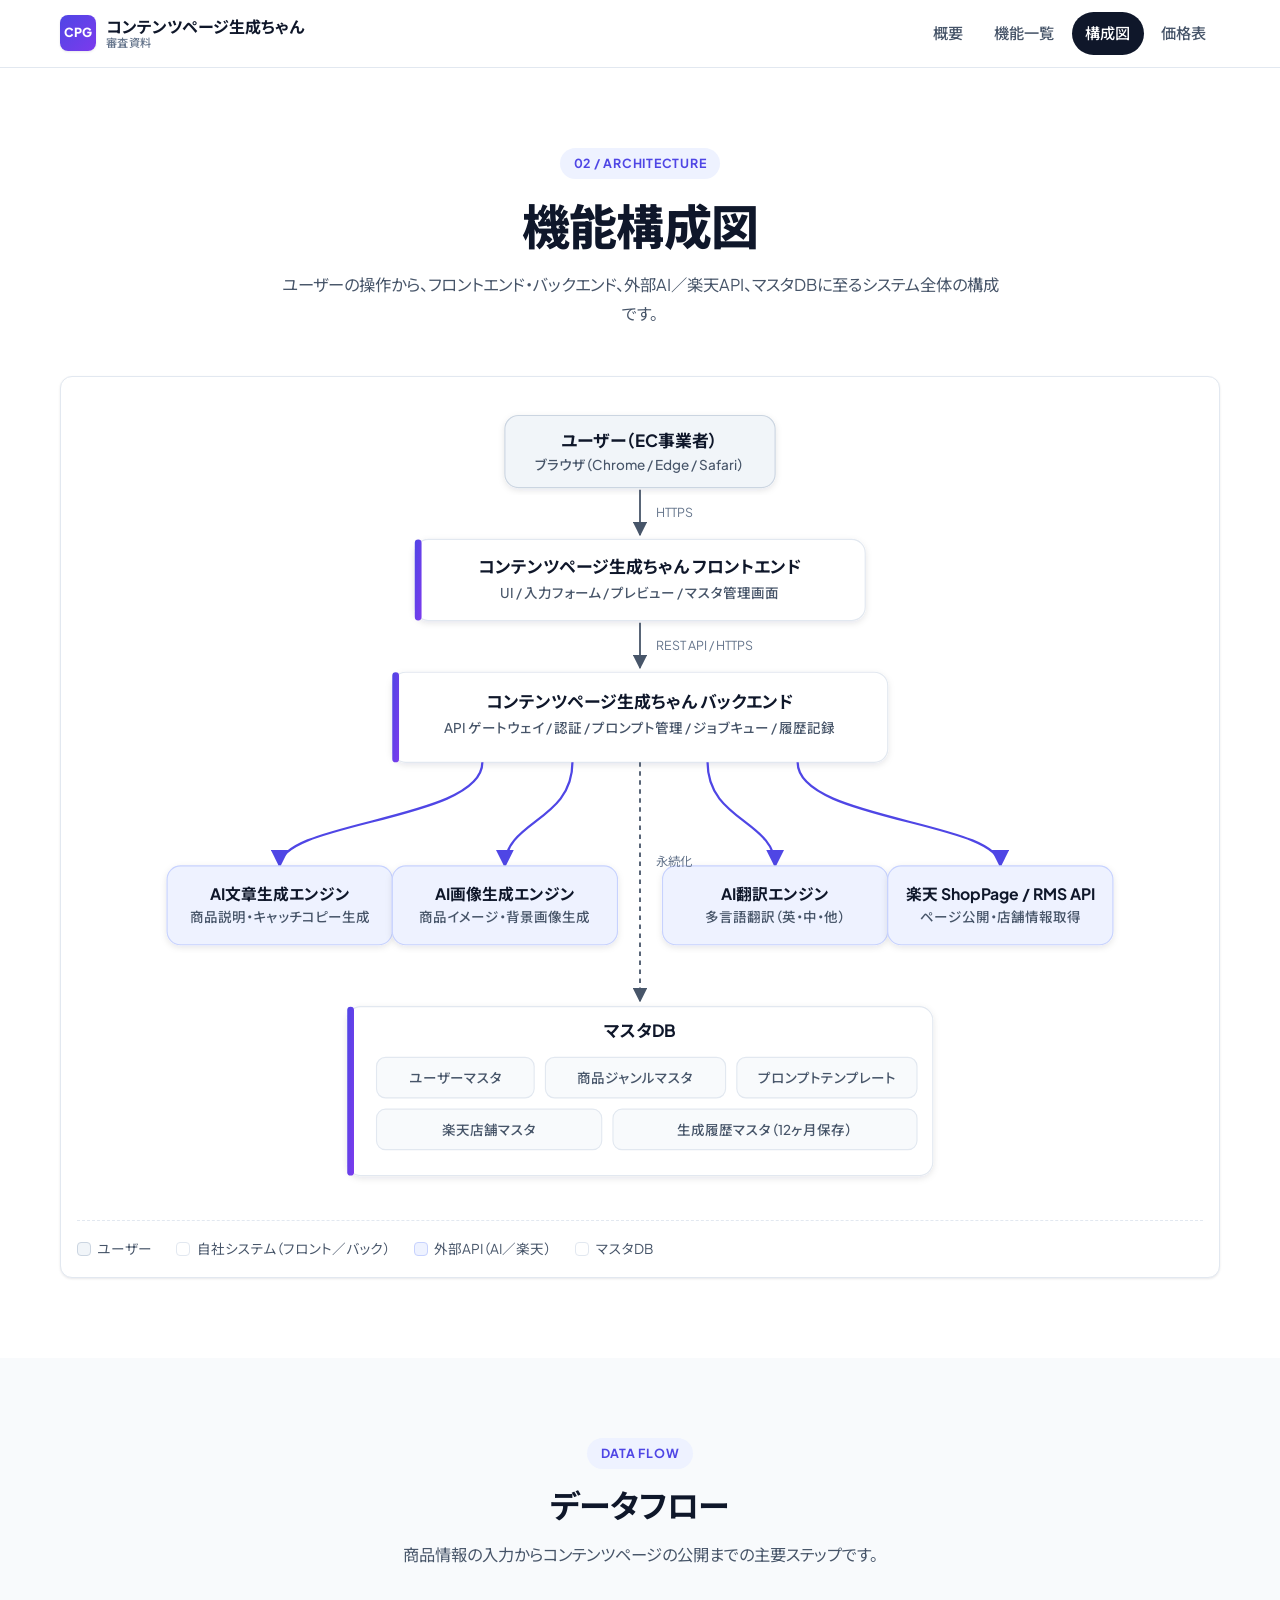
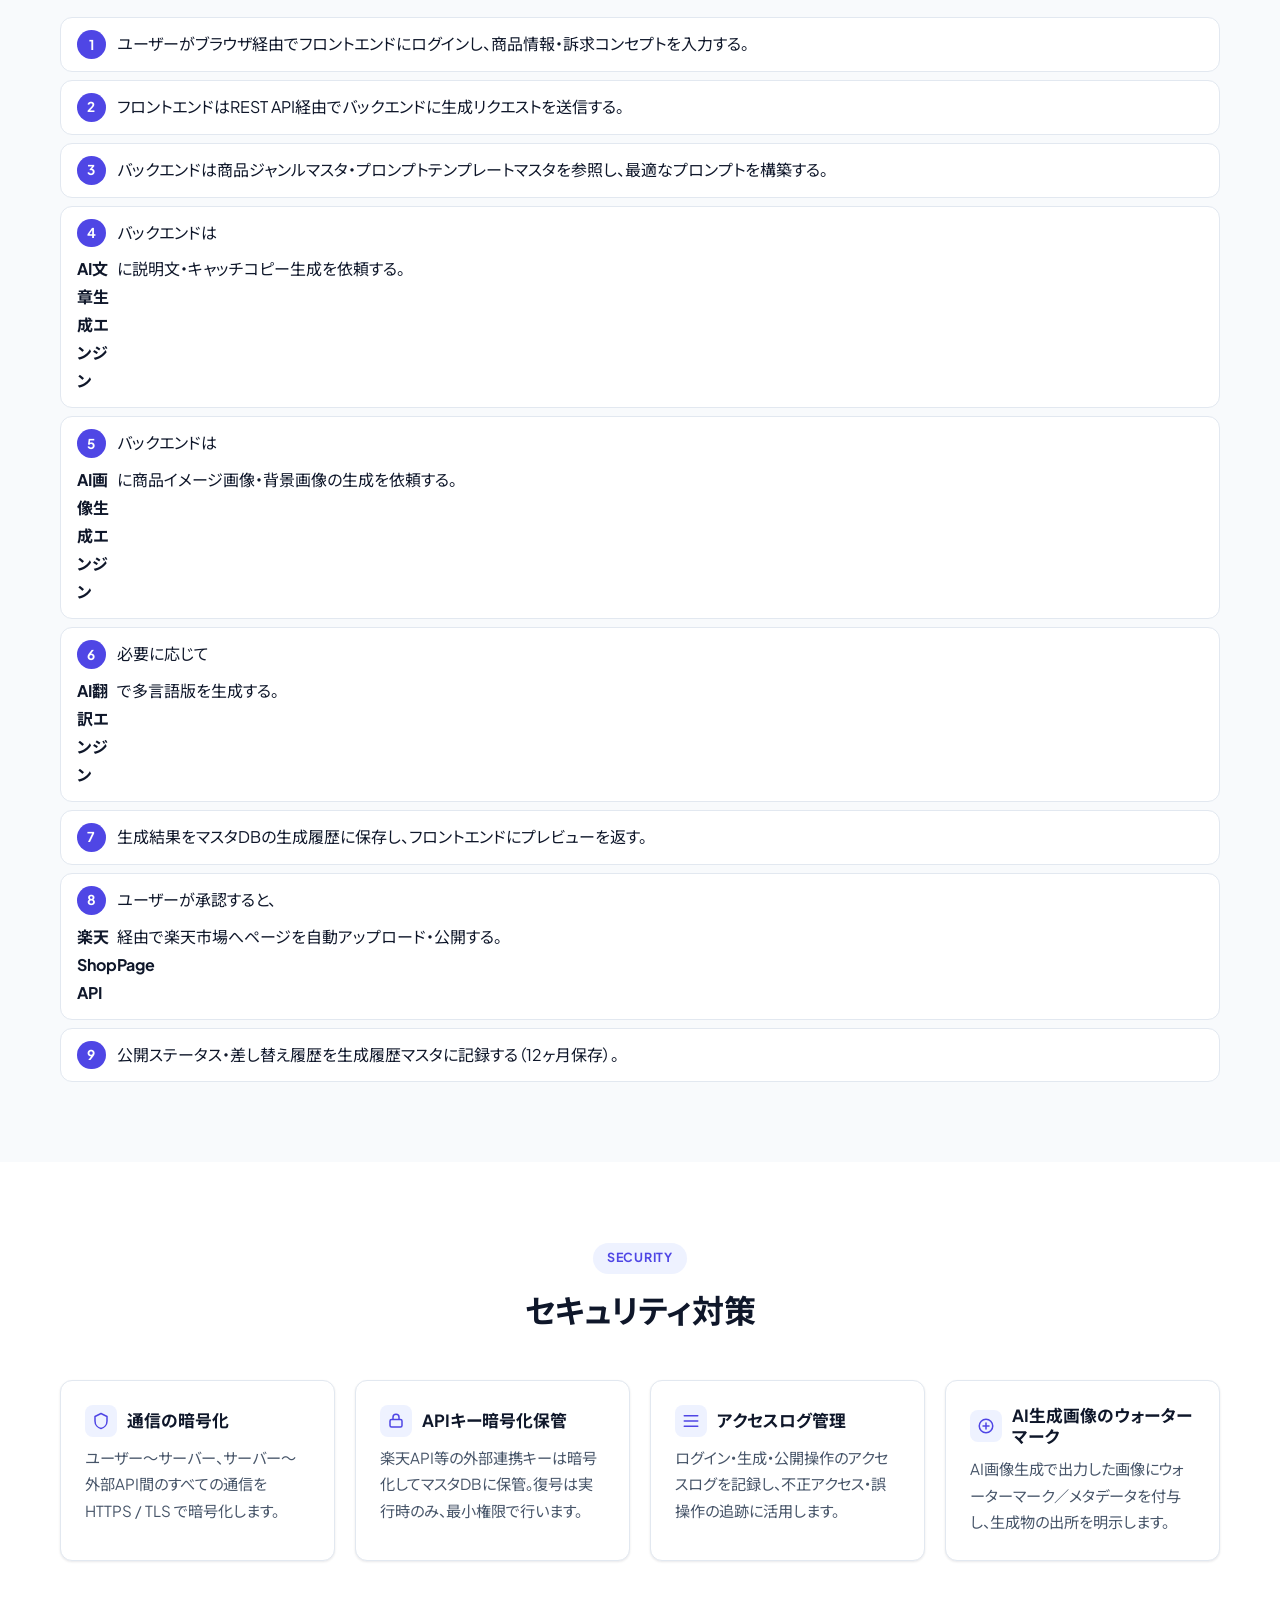
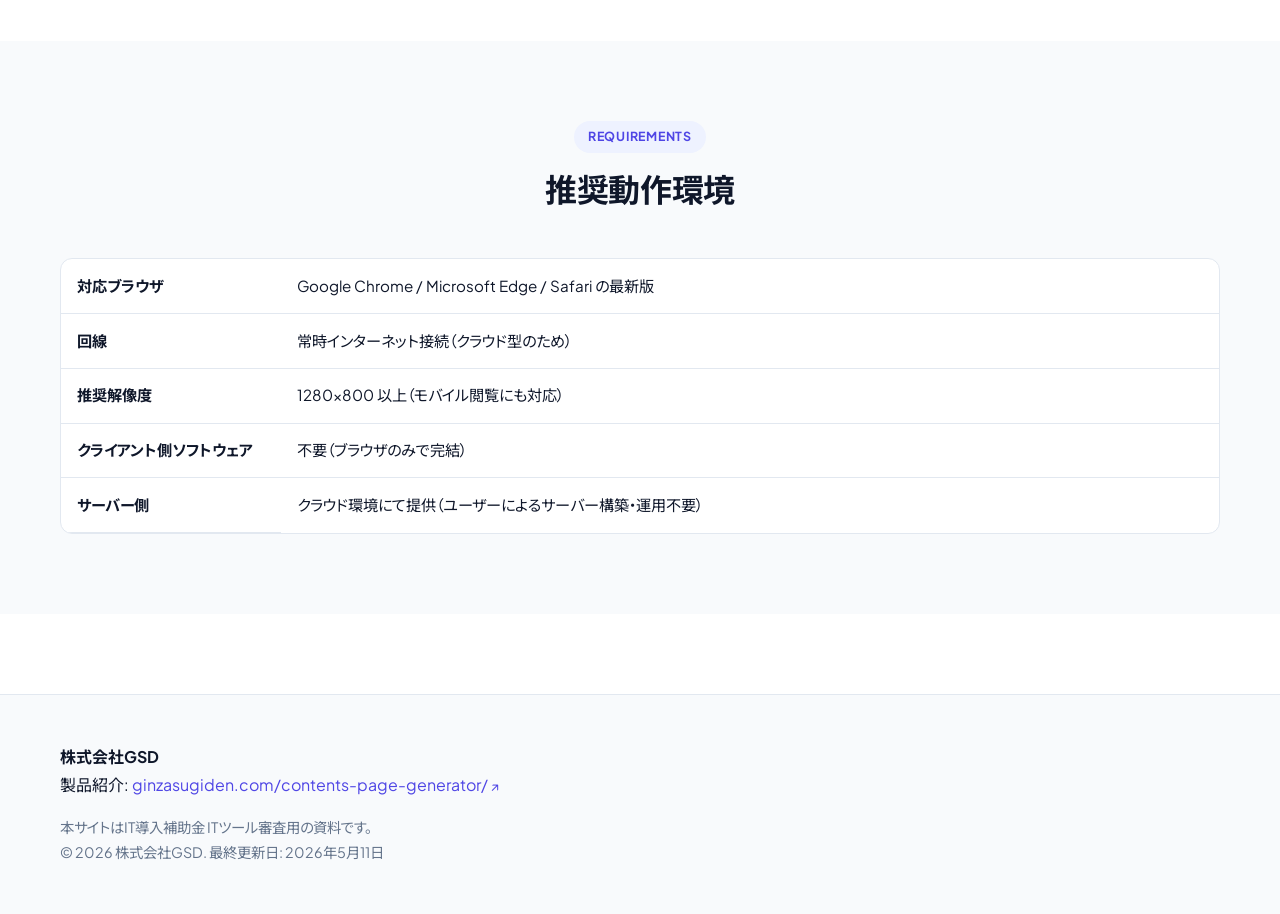
==== commit 99b39228: "会社表記から銀座東京フラワーを削除し、株式会社GSDに統一 Co-Authored-By: Claude Opus 4.7 (1M context) <noreply@anthropic.com>" ====
--- a/architecture.html
+++ b/architecture.html
@@ -289,7 +289,7 @@
 <footer class="site-footer">
   <div class="container">
     <p class="footer-company">
-      <strong>株式会社GSD（銀座東京フラワー）</strong><br>
+      <strong>株式会社GSD</strong><br>
       製品紹介: <a href="https://ginzasugiden.com/contents-page-generator/" target="_blank" rel="noopener" class="ext">ginzasugiden.com/contents-page-generator/</a>
     </p>
     <p class="footer-meta">
